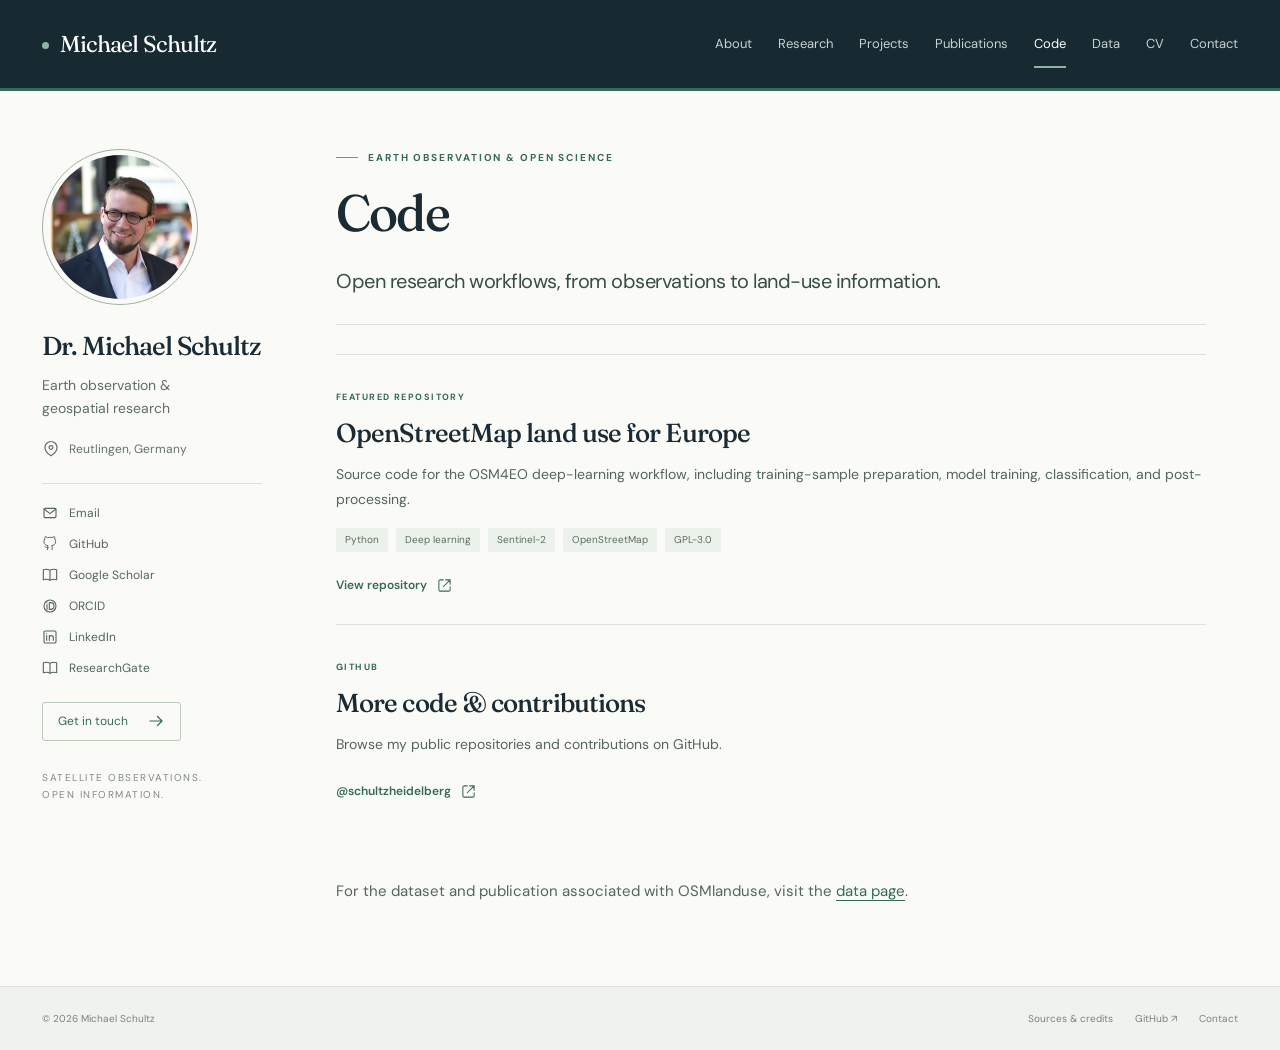
==== docs/code/index.html @ 7c96ae25 "Link verified Google Scholar profile prominently across website" ====
<!doctype html>
<html lang="en"><head><meta charset="utf-8"><meta name="viewport" content="width=device-width,initial-scale=1"><title>Code — Michael Schultz</title><meta name="description" content="Michael Schultz, based in Reutlingen, Germany — earth observation, FRAME flood-risk tools for Vietnam, land monitoring in Ukraine, and open geospatial data."><meta name="theme-color" content="#172a32"><link rel="canonical" href="https://schultzheidelberg.github.io/code/"><meta property="og:title" content="Code — Michael Schultz"><meta property="og:description" content="Michael Schultz, based in Reutlingen, Germany — earth observation, FRAME flood-risk tools for Vietnam, land monitoring in Ukraine, and open geospatial data."><meta property="og:type" content="website"><meta property="og:url" content="https://schultzheidelberg.github.io/code/"><meta property="og:image" content="https://schultzheidelberg.github.io/assets/michael-schultz.webp"><link rel="icon" href="/assets/favicon.svg" type="image/svg+xml"><link rel="stylesheet" href="/assets/site.css"><script src="/assets/site.js" defer></script></head>
<body><a class="skip" href="#main">Skip to content</a><header class="masthead"><div class="topbar"><a class="brand" href="/"><span class="brand-dot"></span>Michael Schultz</a><button class="menu-toggle" aria-expanded="false" aria-controls="navigation"><svg viewBox="0 0 24 24" aria-hidden="true"><path d="M4 6h16M4 12h16M4 18h16"/></svg>Menu</button><nav id="navigation" class="nav" aria-label="Main navigation"><a href="/">About</a><a href="/research/">Research</a><a href="/projects/">Projects</a><a href="/publications/">Publications</a><a href="/code/" aria-current="page">Code</a><a href="/data/">Data</a><a href="/cv/">CV</a><a href="/contact/">Contact</a></nav></div></header>
<div class="site-shell"><aside class="profile" aria-label="Michael Schultz’s profile"><div class="portrait-wrap"><img class="portrait" src="/assets/michael-schultz.webp" width="146" height="146" alt="Michael Schultz"></div><p class="profile-name">Dr. Michael Schultz</p><p class="profile-role">Earth observation &<br>geospatial research</p><p class="profile-location"><svg viewBox="0 0 24 24" aria-hidden="true"><path d="M20 10c0 6-8 11-8 11S4 16 4 10a8 8 0 1 1 16 0Z"/><circle cx="12" cy="10" r="2.5"/></svg>Reutlingen, Germany</p><div class="profile-links"><a href="mailto:schultz.consulting@outlook.com"><svg viewBox="0 0 24 24" aria-hidden="true"><rect x="3" y="5" width="18" height="14" rx="2"/><path d="m3 6 9 7 9-7"/></svg><span>Email</span></a><a href="https://github.com/schultzheidelberg"><svg viewBox="0 0 24 24" aria-hidden="true"><path d="M9 19c-4 1-4-2-6-2m12 5v-4a3.5 3.5 0 0 0-1-2.7c3.4-.4 7-1.7 7-7.3a5.7 5.7 0 0 0-1.6-4c.2-1.3.2-2.7-.4-4 0 0-1.3-.4-4.3 1.6a15 15 0 0 0-7.4 0C4.3-.4 3 0 3 0c-.6 1.3-.6 2.7-.4 4A5.7 5.7 0 0 0 1 8c0 5.6 3.6 6.9 7 7.3A3.5 3.5 0 0 0 7 18v4" transform="translate(2 1) scale(.88)"/></svg><span>GitHub</span></a><a href="https://scholar.google.com/citations?user=215uIhEAAAAJ&amp;hl=en"><svg viewBox="0 0 24 24" aria-hidden="true"><path d="M12 5c-3-2-6-2-10-1v15c4-1 7-1 10 1 3-2 6-2 10-1V4c-4-1-7-1-10 1Zm0 0v15"/></svg><span>Google Scholar</span></a><a href="https://orcid.org/0000-0002-4813-090X"><svg viewBox="0 0 24 24" aria-hidden="true"><circle cx="12" cy="12" r="9"/><path d="M7.5 10v7m0-10v.1M11 7h2a5 5 0 0 1 0 10h-2Z"/></svg><span>ORCID</span></a><a href="https://de.linkedin.com/in/michael-schultz-a9025638"><svg viewBox="0 0 24 24" aria-hidden="true"><rect x="3" y="3" width="18" height="18" rx="2"/><path d="M7 10v7m0-10v.1M11 17v-7m0 3a3 3 0 0 1 6 0v4"/></svg><span>LinkedIn</span></a><a href="https://www.researchgate.net/profile/Michael-Schultz-6"><svg viewBox="0 0 24 24" aria-hidden="true"><path d="M12 5c-3-2-6-2-10-1v15c4-1 7-1 10 1 3-2 6-2 10-1V4c-4-1-7-1-10 1Zm0 0v15"/></svg><span>ResearchGate</span></a></div><a class="profile-contact" href="/contact/">Get in touch<svg viewBox="0 0 24 24" aria-hidden="true"><path d="M4 12h16m-6-6 6 6-6 6"/></svg></a><p class="profile-note">Satellite observations.<br>Open information.</p></aside><main class="page" id="main"><header class="page-heading"><div class="eyebrow">EARTH OBSERVATION & OPEN SCIENCE</div><h1>Code</h1><p class="intro">Open research workflows, from observations to land-use information.</p></header>
<section class="resource"><span class="tag">FEATURED REPOSITORY</span><h2>OpenStreetMap land use for Europe</h2><p>Source code for the OSM4EO deep-learning workflow, including training-sample preparation, model training, classification, and post-processing.</p><div class="resource-details"><span>Python</span><span>Deep learning</span><span>Sentinel-2</span><span>OpenStreetMap</span><span>GPL-3.0</span></div><a class="arrow-link" href="https://github.com/schultzheidelberg/OpenStreetMap-land-use-for-Europe-2020">View repository<svg viewBox="0 0 24 24" aria-hidden="true"><path d="M14 3h7v7M21 3 10 14"/><path d="M10 3H5a2 2 0 0 0-2 2v14a2 2 0 0 0 2 2h14a2 2 0 0 0 2-2v-5"/></svg></a></section>
<section class="resource"><span class="tag">GITHUB</span><h2>More code & contributions</h2><p>Browse my public repositories and contributions on GitHub.</p><div class="inline-links"><a class="arrow-link" href="https://github.com/schultzheidelberg">@schultzheidelberg<svg viewBox="0 0 24 24" aria-hidden="true"><path d="M14 3h7v7M21 3 10 14"/><path d="M10 3H5a2 2 0 0 0-2 2v14a2 2 0 0 0 2 2h14a2 2 0 0 0 2-2v-5"/></svg></a></div></section>
<section class="section"><div class="body-copy"><p>For the dataset and publication associated with OSMlanduse, visit the <a href="/data/">data page</a>.</p></div></section></main></div>
<footer class="site-footer"><div class="footer-inner"><span>© 2026 Michael Schultz</span><div class="footer-links"><a href="/sources/">Sources & credits</a><a href="https://github.com/schultzheidelberg">GitHub ↗</a><a href="/contact/">Contact</a></div></div></footer><div class="status-message" role="status" aria-live="polite"></div></body></html>
---- assets/site.css ----
@import url('https://fonts.googleapis.com/css2?family=DM+Sans:wght@400;450;500;600;700&family=Fraunces:opsz,wght@9..144,400;9..144,500;9..144,600&display=swap');
:root{--ink:#1a2b34;--navy:#172a32;--green:#356b54;--green-dark:#28543f;--muted:#63716f;--paper:#fafaf7;--line:#dce3dc;--wash:#edf1eb;--serif:'Fraunces',Georgia,serif;--sans:'DM Sans',system-ui,sans-serif}
*{box-sizing:border-box}html{scroll-behavior:smooth}body{margin:0;background:var(--paper);color:var(--ink);font:16px/1.75 var(--sans);-webkit-font-smoothing:antialiased}a{color:var(--green);text-underline-offset:4px;text-decoration-thickness:1px}a:hover{color:var(--green-dark)}button,input{font:inherit}button,a{-webkit-tap-highlight-color:transparent}a:focus-visible,button:focus-visible,input:focus-visible{outline:3px solid #c99336;outline-offset:5px}button{cursor:pointer}img{display:block;max-width:100%}svg{width:18px;height:18px;flex:none;stroke:currentColor;fill:none;stroke-width:1.65;stroke-linecap:round;stroke-linejoin:round}h1,h2,h3,h4,p{margin:0}h1,h2,h3{font-family:var(--serif);font-weight:500;line-height:1.2;letter-spacing:-.035em}h1{font-size:clamp(40px,4vw,56px)}h2{font-size:30px}h3{font-size:23px}p+p{margin-top:18px}.skip{position:fixed;top:-100px;left:16px;z-index:50;padding:12px;background:white}.skip:focus{top:10px}.masthead{background:var(--navy);border-bottom:3px solid var(--green);color:#fff}.topbar{max-width:1280px;margin:auto;min-height:88px;padding:0 42px;display:flex;align-items:center;justify-content:space-between;gap:32px}.brand{font-family:var(--serif);font-size:23px;color:#fff;text-decoration:none;white-space:nowrap;letter-spacing:-.04em}.brand:hover{color:#fff}.brand-dot{display:inline-block;background:#91b59a;width:7px;height:7px;border-radius:50%;margin:0 11px 3px 0}.nav{display:flex;align-items:stretch;gap:26px;min-height:88px}.nav a{font-size:13px;display:flex;align-items:center;text-decoration:none;color:#c7d2d2;position:relative}.nav a:hover,.nav a[aria-current=page]{color:#fff}.nav a[aria-current=page]:after{content:'';position:absolute;bottom:20px;height:2px;background:#91b59a;left:0;right:0}.menu-toggle{display:none;background:transparent;border:1px solid #5e7379;border-radius:3px;color:#fff;padding:6px 11px;gap:8px;align-items:center}.site-shell{max-width:1280px;margin:0 auto;padding:58px 42px 80px;display:grid;grid-template-columns:220px minmax(0,1fr);gap:74px}.profile{position:sticky;top:34px;align-self:start}.portrait-wrap{width:156px;height:156px;border-radius:50%;padding:5px;border:1px solid #9bb3a1;margin:0 0 26px}.portrait{width:100%;height:100%;border-radius:50%;object-fit:cover;object-position:center 38%}.profile-name{font:500 26px/1.2 var(--serif);letter-spacing:-.04em}.profile-role{margin-top:12px;font-size:14px;line-height:1.6;color:#5e6e69;max-width:200px}.profile-location{margin:20px 0 23px;display:flex;gap:9px;align-items:center;font-size:12px;color:var(--muted)}.profile-links{border-top:1px solid var(--line);padding-top:19px;display:flex;flex-direction:column;gap:10px}.profile-links a{display:flex;gap:11px;align-items:center;font-size:12px;color:#536660;text-decoration:none}.profile-links a:hover{color:var(--green);text-decoration:underline}.profile-links svg{width:16px;height:16px}.profile-note{font-size:10px;letter-spacing:.15em;text-transform:uppercase;color:#7f8b81;line-height:1.7;margin-top:28px}.profile-contact{margin-top:23px;display:inline-flex;align-items:center;justify-content:center;gap:19px;border:1px solid #b9c9bc;padding:8px 15px;border-radius:3px;font-size:12px;text-decoration:none;color:var(--green)}.page{min-width:0;max-width:870px}.eyebrow{font-size:10px;text-transform:uppercase;letter-spacing:.19em;color:var(--green);font-weight:700;display:flex;align-items:center;gap:10px;margin-bottom:15px}.eyebrow:before{content:'';width:22px;height:1px;background:#71967c}.page-heading{padding-bottom:27px;border-bottom:1px solid var(--line);margin-bottom:29px}.page-heading .intro{max-width:730px;margin-top:22px;font-size:20px;line-height:1.6;letter-spacing:-.025em;color:#374d48}.body-copy{max-width:730px;color:#55645f;font-size:15px;line-height:1.9}.body-copy a{color:var(--green)}.inline-links{display:flex;gap:24px;flex-wrap:wrap;margin-top:25px}.arrow-link{display:inline-flex;gap:10px;align-items:center;text-decoration:none;font-size:12px;font-weight:600}.arrow-link svg{width:15px;height:15px;transition:transform .2s}.arrow-link:hover svg{transform:translateX(3px)}.section{margin-top:49px}.section-top{display:flex;justify-content:space-between;align-items:baseline;gap:20px;margin-bottom:21px}.section-top h2{font-size:27px}.section-top .arrow-link{white-space:nowrap;font-size:11px}.feature{display:grid;grid-template-columns:46% 1fr;background:var(--wash);border:1px solid #d9e1d7;border-radius:4px;overflow:hidden}.feature-visual{display:flex;align-items:center;justify-content:center;min-height:255px;background:#e3e9df;padding:12px}.feature-visual img{width:100%;max-height:285px;object-fit:contain;mix-blend-mode:multiply}.feature-copy{padding:28px 26px}.tag{font-size:9px;color:var(--green);font-weight:700;letter-spacing:.16em;text-transform:uppercase}.feature h3{font-size:28px;margin:13px 0 12px}.feature p{font-size:13px;line-height:1.8;color:#5d6b61}.feature .arrow-link{margin-top:20px}.image-credit{font-size:9px;line-height:1.6;color:#7b857c;margin-top:8px}.image-credit a{color:inherit}.theme-list{list-style:none;margin:0;padding:0}.theme-list li{border-top:1px solid var(--line)}.theme-list li:last-child{border-bottom:1px solid var(--line)}.theme-list a{padding:21px 0;display:grid;grid-template-columns:37px 1fr 22px;gap:12px;color:inherit;text-decoration:none;align-items:center}.theme-num{font-size:11px;color:#8a9b8d;align-self:start;padding-top:3px}.theme-list h3{font-family:var(--sans);font-weight:500;font-size:15px;letter-spacing:-.02em}.theme-list p{font-size:12px;color:var(--muted);margin-top:5px}.theme-list svg{color:var(--green)}.theme-list a:hover h3{color:var(--green)}.publication-preview{display:grid;grid-template-columns:44px 1fr;gap:20px;border-top:1px solid var(--line);padding:20px 0}.publication-preview time{font-size:12px;color:var(--muted)}.publication-preview h3{font-family:var(--sans);font-size:14px;line-height:1.6;letter-spacing:-.015em}.publication-preview a{color:var(--ink);text-decoration:none}.publication-preview a:hover{color:var(--green)}.publication-preview p{font-size:11px;color:var(--muted);margin-top:6px}.site-footer{border-top:1px solid var(--line);background:#f0f2ed}.footer-inner{max-width:1280px;margin:auto;padding:23px 42px;display:flex;justify-content:space-between;gap:25px;font-size:10px;color:#78847b}.footer-links{display:flex;gap:22px}.footer-links a{color:inherit;text-decoration:none}.footer-links a:hover{text-decoration:underline}.detail-section{padding:31px 0;border-bottom:1px solid var(--line);scroll-margin-top:24px}.detail-section h2{margin:8px 0 16px}.detail-section p{color:#55645f;font-size:15px;line-height:1.9}.detail-section .inline-links{margin-top:18px}.project{margin-top:28px;border-top:1px solid var(--line);padding-top:28px}.project h2{font-size:29px;margin:9px 0 15px}.project p{font-size:15px;color:#55645f}.project .project-meta{font-size:11px;color:var(--muted);margin:13px 0 0}.project-links{display:flex;gap:20px;flex-wrap:wrap;margin-top:18px}.publication-tools{display:flex;gap:12px;margin:28px 0 8px}.search-field{flex:1;min-width:0;position:relative}.search-field svg{position:absolute;top:13px;left:14px;color:var(--muted)}.search-field input{width:100%;padding:10px 14px 10px 42px;border:1px solid #cfd8ce;background:#fff;border-radius:3px;font-size:13px;color:var(--ink)}.publication-count{font-size:11px;color:var(--muted);margin-bottom:24px}.publication{border-top:1px solid var(--line);padding:25px 0;display:grid;grid-template-columns:48px 1fr;gap:20px}.pub-year{color:var(--green);font-size:12px;padding-top:3px}.publication h2{font:500 18px/1.5 var(--sans);letter-spacing:-.025em}.publication h2 a{color:inherit;text-decoration:none}.publication h2 a:hover{color:var(--green)}.pub-authors{font-size:12px;color:#6e7c70;margin-top:10px}.pub-journal{font-size:12px;color:#536659;margin-top:7px}.pub-actions{display:flex;gap:20px;margin-top:13px;align-items:center}.pub-actions a,.copy-citation{border:0;background:none;padding:0;color:var(--green);font-size:11px;text-decoration:none}.pub-actions a:hover,.copy-citation:hover{text-decoration:underline}.empty-result{border-top:1px solid var(--line);padding:35px 0;color:var(--muted)}.resource{padding:26px 0;border-top:1px solid var(--line)}.resource h2{font-size:26px;margin:9px 0 13px}.resource p{color:#55645f;font-size:14px}.resource-details{display:flex;flex-wrap:wrap;gap:8px;margin:17px 0 18px}.resource-details span{font-size:10px;background:var(--wash);padding:3px 9px;border-radius:2px;color:#5a6e5c}.contact-lead{font:500 28px/1.4 var(--serif);letter-spacing:-.035em;margin:35px 0 24px;max-width:600px}.contact-email{font-size:clamp(15px,2.4vw,25px);word-break:break-word}.contact-grid{margin-top:38px;display:grid;grid-template-columns:1fr 1fr;gap:0 30px}.contact-grid a{padding:20px 0;border-top:1px solid var(--line);display:flex;justify-content:space-between;align-items:center;font-size:13px;text-decoration:none}.contact-grid a svg{width:16px}.cv-actions{display:flex;gap:20px;margin:25px 0}.button{border:1px solid var(--green);background:var(--green);color:#fff;border-radius:3px;padding:9px 15px;font-size:12px;text-decoration:none;display:inline-flex;align-items:center;gap:8px}.button:hover{background:var(--green-dark);color:white}.timeline{margin-top:26px}.timeline-item{display:grid;grid-template-columns:80px 1fr;gap:20px;padding:23px 0;border-top:1px solid var(--line)}.timeline-label{font-size:11px;color:var(--green);padding-top:4px}.timeline-item h3{font:500 17px/1.5 var(--sans);letter-spacing:-.02em}.timeline-item p{font-size:13px;color:#617164;margin-top:9px}.timeline-item .arrow-link{margin-top:13px}.subtle{font-size:12px;color:var(--muted)}.source-list{padding-left:20px;font-size:13px}.source-list li{margin:13px 0}.status-message{position:fixed;bottom:24px;left:50%;transform:translateX(-50%);z-index:20;background:var(--navy);color:white;font-size:13px;padding:10px 20px;border-radius:4px;box-shadow:0 4px 20px #0002}.status-message:empty{display:none}[hidden]{display:none!important}.sr-only{position:absolute;width:1px;height:1px;padding:0;margin:-1px;overflow:hidden;clip:rect(0,0,0,0);white-space:nowrap;border:0}
@media(min-width:1450px){.site-shell{padding-top:65px;padding-bottom:95px}.profile{top:42px}}
@media(max-width:1100px){.topbar{padding:0 28px;gap:20px}.nav{gap:19px}.nav a{font-size:12px}.site-shell{padding:45px 28px 70px;grid-template-columns:195px minmax(0,1fr);gap:42px}.profile-name{font-size:24px}.feature{grid-template-columns:43% 1fr}.feature-copy{padding:23px 20px}.feature h3{font-size:25px}}
@media(max-width:850px){.topbar{min-height:76px;flex-wrap:wrap;padding:0 24px;gap:0}.brand{font-size:23px;min-height:76px;display:flex;align-items:center}.brand-dot{margin-bottom:0}.menu-toggle{display:flex}.nav{width:100%;min-height:0;display:flex;flex-wrap:wrap;gap:0;padding-bottom:15px}.js .nav{display:none}.js .nav.is-open{display:flex}.nav a{padding:7px 15px 7px 0;margin-right:10px;font-size:13px}.nav a[aria-current=page]:after{bottom:4px;right:15px}.site-shell{grid-template-columns:170px minmax(0,1fr);gap:30px;padding:35px 24px 55px}.portrait-wrap{width:130px;height:130px}.profile-name{font-size:22px}.profile-role{font-size:12px}.profile-location{font-size:11px}.profile-links a{font-size:11px;gap:8px}.profile-contact{font-size:11px;padding:7px 12px}.feature{grid-template-columns:1fr}.feature-visual{min-height:0;height:235px}.feature-visual img{height:100%;width:100%;object-fit:contain}.page-heading .intro{font-size:18px}.section-top{flex-wrap:wrap;gap:12px}.footer-inner{padding:23px 24px}}
@media(max-width:620px){.site-shell{display:block;padding:26px 22px 48px}.profile{position:static;display:grid;grid-template-columns:83px 1fr;column-gap:18px;padding-bottom:26px;margin-bottom:34px;border-bottom:1px solid var(--line)}.portrait-wrap{width:82px;height:82px;padding:3px;margin:0;grid-row:1/5}.profile-name{font-size:24px;margin-top:2px}.profile-role{font-size:12px;margin-top:7px;max-width:290px}.profile-location{font-size:10px;margin:10px 0 0;gap:6px}.profile-location svg{width:13px;height:13px}.profile-links{grid-column:1/-1;flex-direction:row;flex-wrap:wrap;gap:10px 20px;border:0;padding:18px 0 0}.profile-links a{font-size:10px;gap:5px}.profile-links svg{width:14px;height:14px}.profile-contact,.profile-note{display:none}.eyebrow{font-size:9px;letter-spacing:.16em;margin-bottom:12px}h1{font-size:42px}.page-heading{margin-bottom:24px;padding-bottom:24px}.page-heading .intro{font-size:19px;margin-top:18px;line-height:1.65}.body-copy{font-size:14px;line-height:1.9}.section{margin-top:36px}.section-top h2{font-size:27px}.feature-visual{height:240px;padding:12px}.feature-copy{padding:24px}.feature h3{font-size:29px}.feature p{font-size:14px}.theme-list a{grid-template-columns:24px 1fr 18px;gap:10px}.theme-list p{font-size:12px}.theme-list h3{font-size:14px}.footer-inner{padding:20px 22px;flex-direction:column;gap:9px}.publication{grid-template-columns:1fr;gap:7px}.publication h2{font-size:17px}.pub-actions{gap:18px}.contact-grid{grid-template-columns:1fr}.contact-lead{font-size:26px}.timeline-item{grid-template-columns:1fr;gap:7px}.project h2,.detail-section h2{font-size:28px}.inline-links{gap:20px}.status-message{width:max-content;max-width:90%}}
/* Verified bibliography: progressive enhancement over a complete static list. */
.publication-stats{display:flex;flex-wrap:wrap;gap:22px 42px;margin:0 0 21px}.publication-stats>div{display:flex;flex-direction:column-reverse;gap:5px}.publication-stats dt{font-size:11px;color:var(--muted)}.publication-stats dd{margin:0;color:var(--green);font:500 31px/1.2 var(--serif);letter-spacing:-.03em}.bibliography-downloads{margin:26px 0 32px;padding:23px 25px;background:var(--wash);border:1px solid var(--line);border-radius:4px}.bibliography-downloads h2{font-size:24px}.bibliography-downloads p{font-size:12px;color:var(--muted);margin-top:8px}.download-links{display:flex;flex-wrap:wrap;gap:10px 23px;margin-top:16px}.download-links a{font-size:12px;font-weight:600;text-decoration:none}.download-links a:hover{text-decoration:underline}.publication-tools{display:block}.publication-tools label{display:block;color:var(--muted);font-size:11px}.publication-tools .search-field input{padding:10px 14px;margin-top:6px}.publication-filters{display:flex;align-items:end;gap:12px;margin-top:13px}.publication-filters label:first-child{flex:1}.publication-filters select{display:block;width:100%;max-width:100%;font:inherit;font-size:12px;color:var(--ink);background:#fff;border:1px solid #cfd8ce;border-radius:3px;padding:10px;margin-top:6px}.publication-filters select:focus-visible,.pub-evidence summary:focus-visible{outline:3px solid #c99336;outline-offset:4px}.reset-filters{background:transparent;border:1px solid #cfd8ce;border-radius:3px;padding:9px 12px;color:var(--green);font-size:12px;white-space:nowrap}.publication-count{margin-top:14px}.pub-type{font-size:10px;text-transform:uppercase;letter-spacing:.07em;color:var(--green);margin-bottom:7px}.publication>div{min-width:0;overflow-wrap:anywhere}.pub-contribution{font-size:12px;color:var(--green);margin-top:8px;font-weight:600}.pub-actions{flex-wrap:wrap;gap:10px 20px}.pub-evidence{font-size:12px;color:var(--muted);margin-top:15px}.pub-evidence summary{cursor:pointer;width:fit-content;color:#536659}.pub-evidence p{margin-top:10px}.evidence-links{display:flex;flex-wrap:wrap;gap:4px}.bibliography-footnote{font-size:12px;color:var(--muted);padding-top:24px;border-top:1px solid var(--line)}.bibliography-home{margin-top:18px}.publication{scroll-margin-top:24px}
@media(max-width:620px){.publication-stats{gap:18px 26px}.publication-stats dd{font-size:27px}.bibliography-downloads{padding:20px}.publication-filters{flex-wrap:wrap}.publication-filters label:first-child{flex:1 1 60%}.publication-filters label{min-width:0}.reset-filters{margin-top:2px}.publication-filters select{font-size:12px}.publication-tools .search-field input{font-size:16px}}
@media(prefers-reduced-motion:reduce){html{scroll-behavior:auto}*{transition:none!important}}
@media print{.masthead,.profile,.site-footer,.cv-actions,.status-message,.skip,.publication-tools,.pub-actions{display:none!important}body{background:white;color:black;font-size:11pt}.site-shell{display:block;padding:0;max-width:none}.page{max-width:none}.page-heading{margin-bottom:18px}h1{font-size:30pt}h2{font-size:18pt}a{color:black}.detail-section,.timeline-item,.publication{break-inside:avoid}.section{margin-top:25px}}

.project-figure{margin:30px 0 0;padding:18px;background:var(--wash);border:1px solid var(--line);border-radius:4px}.project-figure img{width:100%;height:auto}.project-figure .image-credit{margin-top:12px}
.frame-feature{grid-template-columns:48% 1fr}.frame-feature .feature-visual{padding:0;background:#f6f7f3}.frame-feature .feature-visual img{height:100%;min-height:265px;max-height:320px;object-fit:cover;mix-blend-mode:normal}.frame-feature .feature-copy{padding:27px 24px}.frame-feature .project-links{gap:12px 20px}.frame-feature .project-links .arrow-link{margin:0;font-size:11px}.project-index{display:flex;flex-wrap:wrap;gap:9px;margin:25px 0 10px}.project-index a{background:var(--wash);border:1px solid var(--line);padding:6px 11px;border-radius:3px;font-size:11px;text-decoration:none}.project-index a:hover{background:#e2eadd}.project{scroll-margin-top:25px}.project p+p{margin-top:16px}.tool-grid{display:grid;grid-template-columns:1fr 1fr;gap:17px;margin-top:26px}.tool-grid>a{display:block;padding:23px;background:var(--wash);border:1px solid var(--line);border-radius:4px;text-decoration:none;color:var(--ink)}.tool-grid>a:hover{border-color:#8fac98}.tool-grid h3{font-size:23px;margin:12px 0}.tool-grid p{font-size:12px;line-height:1.8}.tool-action{display:flex;align-items:center;gap:10px;margin-top:20px;font-size:11px;color:var(--green);font-weight:600}.tool-action svg{width:14px;height:14px}@media(max-width:850px){.frame-feature{grid-template-columns:1fr}.frame-feature .feature-visual img{min-height:0;object-fit:contain}.frame-feature .feature-visual{height:230px}.tool-grid{grid-template-columns:1fr}}@media(max-width:620px){.page-heading h1{font-size:39px}.frame-feature .feature-copy{padding:24px}.tool-grid>a{padding:20px}.project-index{gap:8px}.project-index a{font-size:10px}}
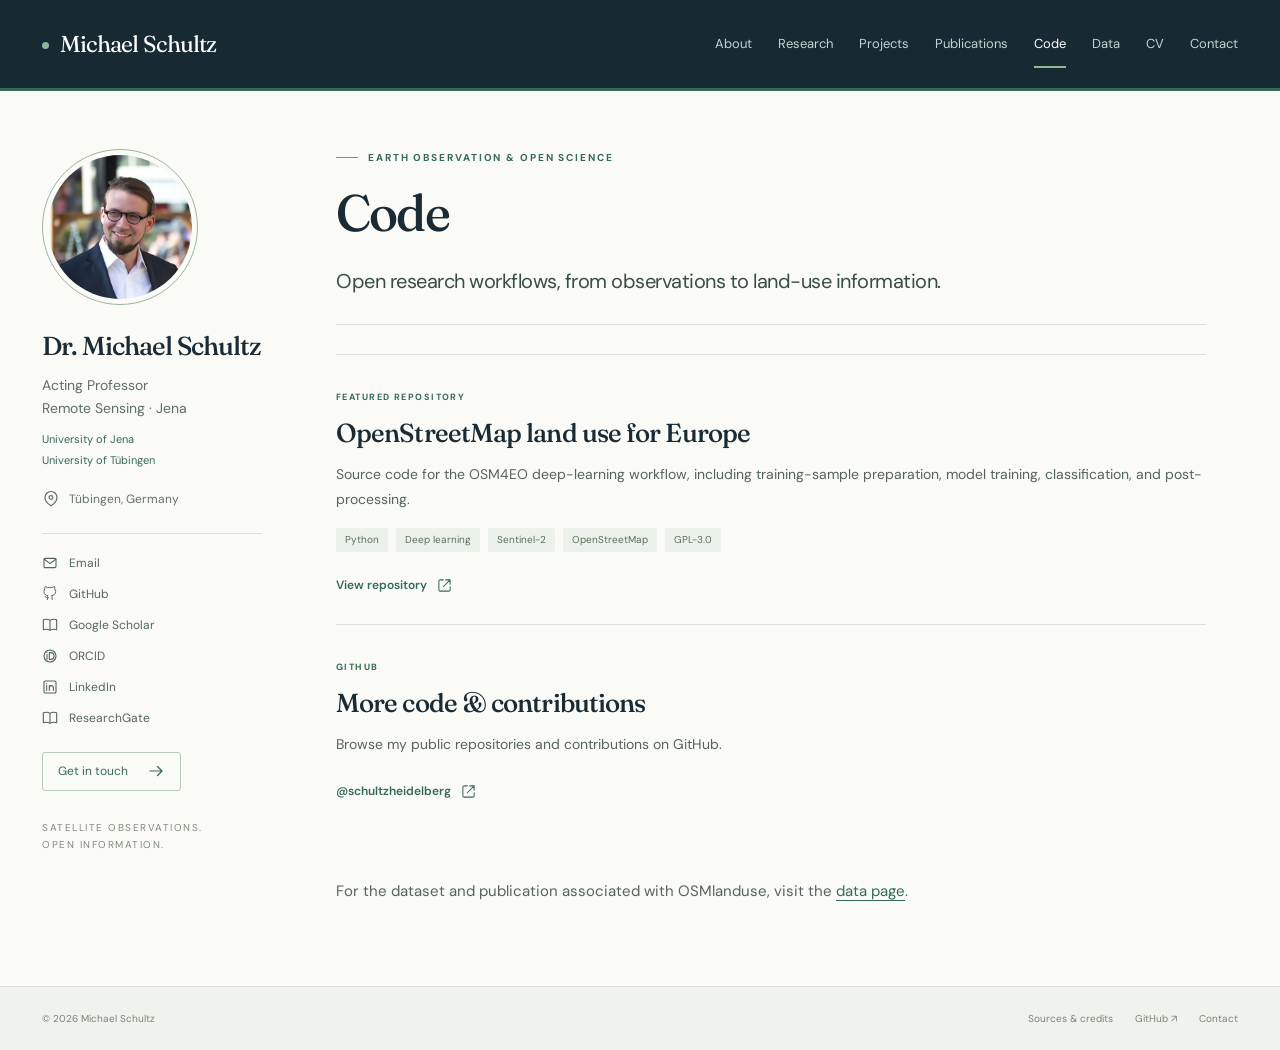
==== commit 32d486b0: "Refresh academic profile and project previews; add verified 2026 research updates" ====
--- a/docs/code/index.html
+++ b/docs/code/index.html
@@ -1,7 +1,7 @@
 <!doctype html>
-<html lang="en"><head><meta charset="utf-8"><meta name="viewport" content="width=device-width,initial-scale=1"><title>Code — Michael Schultz</title><meta name="description" content="Michael Schultz, based in Reutlingen, Germany — earth observation, FRAME flood-risk tools for Vietnam, land monitoring in Ukraine, and open geospatial data."><meta name="theme-color" content="#172a32"><link rel="canonical" href="https://schultzheidelberg.github.io/code/"><meta property="og:title" content="Code — Michael Schultz"><meta property="og:description" content="Michael Schultz, based in Reutlingen, Germany — earth observation, FRAME flood-risk tools for Vietnam, land monitoring in Ukraine, and open geospatial data."><meta property="og:type" content="website"><meta property="og:url" content="https://schultzheidelberg.github.io/code/"><meta property="og:image" content="https://schultzheidelberg.github.io/assets/michael-schultz.webp"><link rel="icon" href="/assets/favicon.svg" type="image/svg+xml"><link rel="stylesheet" href="/assets/site.css"><script src="/assets/site.js" defer></script></head>
+<html lang="en"><head><meta charset="utf-8"><meta name="viewport" content="width=device-width,initial-scale=1"><title>Code — Michael Schultz</title><meta name="description" content="Michael Schultz — Acting Professor of Remote Sensing at the University of Jena, based in Tübingen. Earth observation, World Bank projects, PAABS Ukraine, and FRAME Vietnam."><meta name="theme-color" content="#172a32"><link rel="canonical" href="https://schultzheidelberg.github.io/code/"><meta property="og:title" content="Code — Michael Schultz"><meta property="og:description" content="Michael Schultz — Acting Professor of Remote Sensing at the University of Jena, based in Tübingen. Earth observation, World Bank projects, PAABS Ukraine, and FRAME Vietnam."><meta property="og:type" content="website"><meta property="og:url" content="https://schultzheidelberg.github.io/code/"><meta property="og:image" content="https://schultzheidelberg.github.io/assets/michael-schultz.webp"><link rel="icon" href="/assets/favicon.svg" type="image/svg+xml"><link rel="stylesheet" href="/assets/site.css"><script src="/assets/site.js" defer></script></head>
 <body><a class="skip" href="#main">Skip to content</a><header class="masthead"><div class="topbar"><a class="brand" href="/"><span class="brand-dot"></span>Michael Schultz</a><button class="menu-toggle" aria-expanded="false" aria-controls="navigation"><svg viewBox="0 0 24 24" aria-hidden="true"><path d="M4 6h16M4 12h16M4 18h16"/></svg>Menu</button><nav id="navigation" class="nav" aria-label="Main navigation"><a href="/">About</a><a href="/research/">Research</a><a href="/projects/">Projects</a><a href="/publications/">Publications</a><a href="/code/" aria-current="page">Code</a><a href="/data/">Data</a><a href="/cv/">CV</a><a href="/contact/">Contact</a></nav></div></header>
-<div class="site-shell"><aside class="profile" aria-label="Michael Schultz’s profile"><div class="portrait-wrap"><img class="portrait" src="/assets/michael-schultz.webp" width="146" height="146" alt="Michael Schultz"></div><p class="profile-name">Dr. Michael Schultz</p><p class="profile-role">Earth observation &<br>geospatial research</p><p class="profile-location"><svg viewBox="0 0 24 24" aria-hidden="true"><path d="M20 10c0 6-8 11-8 11S4 16 4 10a8 8 0 1 1 16 0Z"/><circle cx="12" cy="10" r="2.5"/></svg>Reutlingen, Germany</p><div class="profile-links"><a href="mailto:schultz.consulting@outlook.com"><svg viewBox="0 0 24 24" aria-hidden="true"><rect x="3" y="5" width="18" height="14" rx="2"/><path d="m3 6 9 7 9-7"/></svg><span>Email</span></a><a href="https://github.com/schultzheidelberg"><svg viewBox="0 0 24 24" aria-hidden="true"><path d="M9 19c-4 1-4-2-6-2m12 5v-4a3.5 3.5 0 0 0-1-2.7c3.4-.4 7-1.7 7-7.3a5.7 5.7 0 0 0-1.6-4c.2-1.3.2-2.7-.4-4 0 0-1.3-.4-4.3 1.6a15 15 0 0 0-7.4 0C4.3-.4 3 0 3 0c-.6 1.3-.6 2.7-.4 4A5.7 5.7 0 0 0 1 8c0 5.6 3.6 6.9 7 7.3A3.5 3.5 0 0 0 7 18v4" transform="translate(2 1) scale(.88)"/></svg><span>GitHub</span></a><a href="https://scholar.google.com/citations?user=215uIhEAAAAJ&amp;hl=en"><svg viewBox="0 0 24 24" aria-hidden="true"><path d="M12 5c-3-2-6-2-10-1v15c4-1 7-1 10 1 3-2 6-2 10-1V4c-4-1-7-1-10 1Zm0 0v15"/></svg><span>Google Scholar</span></a><a href="https://orcid.org/0000-0002-4813-090X"><svg viewBox="0 0 24 24" aria-hidden="true"><circle cx="12" cy="12" r="9"/><path d="M7.5 10v7m0-10v.1M11 7h2a5 5 0 0 1 0 10h-2Z"/></svg><span>ORCID</span></a><a href="https://de.linkedin.com/in/michael-schultz-a9025638"><svg viewBox="0 0 24 24" aria-hidden="true"><rect x="3" y="3" width="18" height="18" rx="2"/><path d="M7 10v7m0-10v.1M11 17v-7m0 3a3 3 0 0 1 6 0v4"/></svg><span>LinkedIn</span></a><a href="https://www.researchgate.net/profile/Michael-Schultz-6"><svg viewBox="0 0 24 24" aria-hidden="true"><path d="M12 5c-3-2-6-2-10-1v15c4-1 7-1 10 1 3-2 6-2 10-1V4c-4-1-7-1-10 1Zm0 0v15"/></svg><span>ResearchGate</span></a></div><a class="profile-contact" href="/contact/">Get in touch<svg viewBox="0 0 24 24" aria-hidden="true"><path d="M4 12h16m-6-6 6 6-6 6"/></svg></a><p class="profile-note">Satellite observations.<br>Open information.</p></aside><main class="page" id="main"><header class="page-heading"><div class="eyebrow">EARTH OBSERVATION & OPEN SCIENCE</div><h1>Code</h1><p class="intro">Open research workflows, from observations to land-use information.</p></header>
+<div class="site-shell"><aside class="profile" aria-label="Michael Schultz’s profile"><div class="portrait-wrap"><img class="portrait" src="/assets/michael-schultz.webp" width="146" height="146" alt="Michael Schultz"></div><p class="profile-name">Dr. Michael Schultz</p><p class="profile-role">Acting Professor<br>Remote Sensing · Jena</p><div class="profile-affiliations"><a href="https://www.chemgeo.uni-jena.de/34397/institutsrat">University of Jena</a><a href="https://uni-tuebingen.de/en/fakultaeten/mathematisch-naturwissenschaftliche-fakultaet/fachbereiche/geowissenschaften/arbeitsgruppen/geographie/forschungsbereich/geoinformatik-gis/arbeitsgruppe/team/michael-schultz/">University of Tübingen</a></div><p class="profile-location"><svg viewBox="0 0 24 24" aria-hidden="true"><path d="M20 10c0 6-8 11-8 11S4 16 4 10a8 8 0 1 1 16 0Z"/><circle cx="12" cy="10" r="2.5"/></svg>Tübingen, Germany</p><div class="profile-links"><a href="mailto:schultz.consulting@outlook.com"><svg viewBox="0 0 24 24" aria-hidden="true"><rect x="3" y="5" width="18" height="14" rx="2"/><path d="m3 6 9 7 9-7"/></svg><span>Email</span></a><a href="https://github.com/schultzheidelberg"><svg viewBox="0 0 24 24" aria-hidden="true"><path d="M9 19c-4 1-4-2-6-2m12 5v-4a3.5 3.5 0 0 0-1-2.7c3.4-.4 7-1.7 7-7.3a5.7 5.7 0 0 0-1.6-4c.2-1.3.2-2.7-.4-4 0 0-1.3-.4-4.3 1.6a15 15 0 0 0-7.4 0C4.3-.4 3 0 3 0c-.6 1.3-.6 2.7-.4 4A5.7 5.7 0 0 0 1 8c0 5.6 3.6 6.9 7 7.3A3.5 3.5 0 0 0 7 18v4" transform="translate(2 1) scale(.88)"/></svg><span>GitHub</span></a><a href="https://scholar.google.com/citations?user=215uIhEAAAAJ&amp;hl=en"><svg viewBox="0 0 24 24" aria-hidden="true"><path d="M12 5c-3-2-6-2-10-1v15c4-1 7-1 10 1 3-2 6-2 10-1V4c-4-1-7-1-10 1Zm0 0v15"/></svg><span>Google Scholar</span></a><a href="https://orcid.org/0000-0002-4813-090X"><svg viewBox="0 0 24 24" aria-hidden="true"><circle cx="12" cy="12" r="9"/><path d="M7.5 10v7m0-10v.1M11 7h2a5 5 0 0 1 0 10h-2Z"/></svg><span>ORCID</span></a><a href="https://de.linkedin.com/in/michael-schultz-a9025638"><svg viewBox="0 0 24 24" aria-hidden="true"><rect x="3" y="3" width="18" height="18" rx="2"/><path d="M7 10v7m0-10v.1M11 17v-7m0 3a3 3 0 0 1 6 0v4"/></svg><span>LinkedIn</span></a><a href="https://www.researchgate.net/profile/Michael-Schultz-6"><svg viewBox="0 0 24 24" aria-hidden="true"><path d="M12 5c-3-2-6-2-10-1v15c4-1 7-1 10 1 3-2 6-2 10-1V4c-4-1-7-1-10 1Zm0 0v15"/></svg><span>ResearchGate</span></a></div><a class="profile-contact" href="/contact/">Get in touch<svg viewBox="0 0 24 24" aria-hidden="true"><path d="M4 12h16m-6-6 6 6-6 6"/></svg></a><p class="profile-note">Satellite observations.<br>Open information.</p></aside><main class="page" id="main"><header class="page-heading"><div class="eyebrow">EARTH OBSERVATION & OPEN SCIENCE</div><h1>Code</h1><p class="intro">Open research workflows, from observations to land-use information.</p></header>
 <section class="resource"><span class="tag">FEATURED REPOSITORY</span><h2>OpenStreetMap land use for Europe</h2><p>Source code for the OSM4EO deep-learning workflow, including training-sample preparation, model training, classification, and post-processing.</p><div class="resource-details"><span>Python</span><span>Deep learning</span><span>Sentinel-2</span><span>OpenStreetMap</span><span>GPL-3.0</span></div><a class="arrow-link" href="https://github.com/schultzheidelberg/OpenStreetMap-land-use-for-Europe-2020">View repository<svg viewBox="0 0 24 24" aria-hidden="true"><path d="M14 3h7v7M21 3 10 14"/><path d="M10 3H5a2 2 0 0 0-2 2v14a2 2 0 0 0 2 2h14a2 2 0 0 0 2-2v-5"/></svg></a></section>
 <section class="resource"><span class="tag">GITHUB</span><h2>More code & contributions</h2><p>Browse my public repositories and contributions on GitHub.</p><div class="inline-links"><a class="arrow-link" href="https://github.com/schultzheidelberg">@schultzheidelberg<svg viewBox="0 0 24 24" aria-hidden="true"><path d="M14 3h7v7M21 3 10 14"/><path d="M10 3H5a2 2 0 0 0-2 2v14a2 2 0 0 0 2 2h14a2 2 0 0 0 2-2v-5"/></svg></a></div></section>
 <section class="section"><div class="body-copy"><p>For the dataset and publication associated with OSMlanduse, visit the <a href="/data/">data page</a>.</p></div></section></main></div>
--- a/assets/site.css
+++ b/assets/site.css
@@ -13,3 +13,41 @@
 
 .project-figure{margin:30px 0 0;padding:18px;background:var(--wash);border:1px solid var(--line);border-radius:4px}.project-figure img{width:100%;height:auto}.project-figure .image-credit{margin-top:12px}
 .frame-feature{grid-template-columns:48% 1fr}.frame-feature .feature-visual{padding:0;background:#f6f7f3}.frame-feature .feature-visual img{height:100%;min-height:265px;max-height:320px;object-fit:cover;mix-blend-mode:normal}.frame-feature .feature-copy{padding:27px 24px}.frame-feature .project-links{gap:12px 20px}.frame-feature .project-links .arrow-link{margin:0;font-size:11px}.project-index{display:flex;flex-wrap:wrap;gap:9px;margin:25px 0 10px}.project-index a{background:var(--wash);border:1px solid var(--line);padding:6px 11px;border-radius:3px;font-size:11px;text-decoration:none}.project-index a:hover{background:#e2eadd}.project{scroll-margin-top:25px}.project p+p{margin-top:16px}.tool-grid{display:grid;grid-template-columns:1fr 1fr;gap:17px;margin-top:26px}.tool-grid>a{display:block;padding:23px;background:var(--wash);border:1px solid var(--line);border-radius:4px;text-decoration:none;color:var(--ink)}.tool-grid>a:hover{border-color:#8fac98}.tool-grid h3{font-size:23px;margin:12px 0}.tool-grid p{font-size:12px;line-height:1.8}.tool-action{display:flex;align-items:center;gap:10px;margin-top:20px;font-size:11px;color:var(--green);font-weight:600}.tool-action svg{width:14px;height:14px}@media(max-width:850px){.frame-feature{grid-template-columns:1fr}.frame-feature .feature-visual img{min-height:0;object-fit:contain}.frame-feature .feature-visual{height:230px}.tool-grid{grid-template-columns:1fr}}@media(max-width:620px){.page-heading h1{font-size:39px}.frame-feature .feature-copy{padding:24px}.tool-grid>a{padding:20px}.project-index{gap:8px}.project-index a{font-size:10px}}
+
+/* Project portals and academic affiliations. */
+.profile-affiliations{display:flex;flex-direction:column;gap:5px;margin-top:12px;font-size:11px;line-height:1.5}
+.profile-affiliations a{color:var(--green);text-decoration:none}
+.profile-affiliations a:hover{text-decoration:underline}
+.portal-list{display:grid;gap:24px}
+.portal-card{display:grid;grid-template-columns:minmax(0,1.15fr) minmax(0,1fr);border:1px solid var(--line);border-radius:5px;overflow:hidden;background:#fff}
+.portal-preview{display:block;background:var(--wash);align-self:stretch;min-width:0}
+.portal-preview img{width:100%;height:100%;object-fit:cover;object-position:top;aspect-ratio:3/2;transition:filter .2s}
+.portal-preview:hover img{filter:brightness(.95)}
+.portal-copy{padding:24px;min-width:0;align-self:center}
+.portal-copy h3{font-size:25px;margin:9px 0 12px}
+.portal-copy p{font-size:13px;line-height:1.75;color:#55645f}
+.portal-copy .project-links{gap:12px 18px}
+.portal-copy .arrow-link{font-size:11px}
+.research-cloud{display:flex;justify-content:center;align-items:center;gap:12px 25px;flex-wrap:wrap;padding:32px 24px;background:var(--wash);border-block:1px solid var(--line)}
+.research-cloud a{font:500 16px/1.4 var(--sans);text-decoration:none;color:#496c69}
+.research-cloud a:nth-child(3n){color:#775e35}
+.research-cloud a:hover{text-decoration:underline}
+.research-cloud .cloud-largest{font-family:var(--serif);font-size:39px;color:var(--ink)}
+.research-cloud .cloud-large{font-family:var(--serif);font-size:28px;color:var(--green)}
+.research-cloud .cloud-medium{font-size:21px}
+.research-cloud-section>.subtle{margin-top:12px}
+.current-appointment .body-copy{margin-top:16px}
+@media(max-width:1100px) and (min-width:851px){.portal-card{grid-template-columns:1fr}.portal-preview img{height:auto}.portal-copy{padding:22px}}
+@media(max-width:600px){.portal-card{grid-template-columns:1fr}.portal-preview img{height:auto}.portal-copy{padding:21px}.research-cloud{padding:25px 17px;gap:12px 18px}.research-cloud .cloud-largest{font-size:30px}.research-cloud .cloud-large{font-size:24px}.research-cloud .cloud-medium{font-size:18px}}
+
+.publication-index{display:flex;flex-wrap:wrap;gap:12px 24px;margin:24px 0;font-size:12px}
+.publication-index a{font-weight:600;text-decoration:none}
+.publication-index a:hover{text-decoration:underline}
+.work-in-progress{scroll-margin-top:24px}
+.work-in-progress>h2{margin-bottom:12px}
+.pending-record{padding:22px 0;border-bottom:1px solid var(--line)}
+.pending-record h3{font:500 17px/1.55 var(--sans);letter-spacing:-.02em;margin-top:8px}
+.pending-record h3 a{text-decoration:none;color:var(--ink)}
+.pending-record h3 a:hover{color:var(--green)}
+.work-status{font-size:11px;color:var(--green);font-weight:600}
+.pending-record>.subtle{margin-top:10px}
